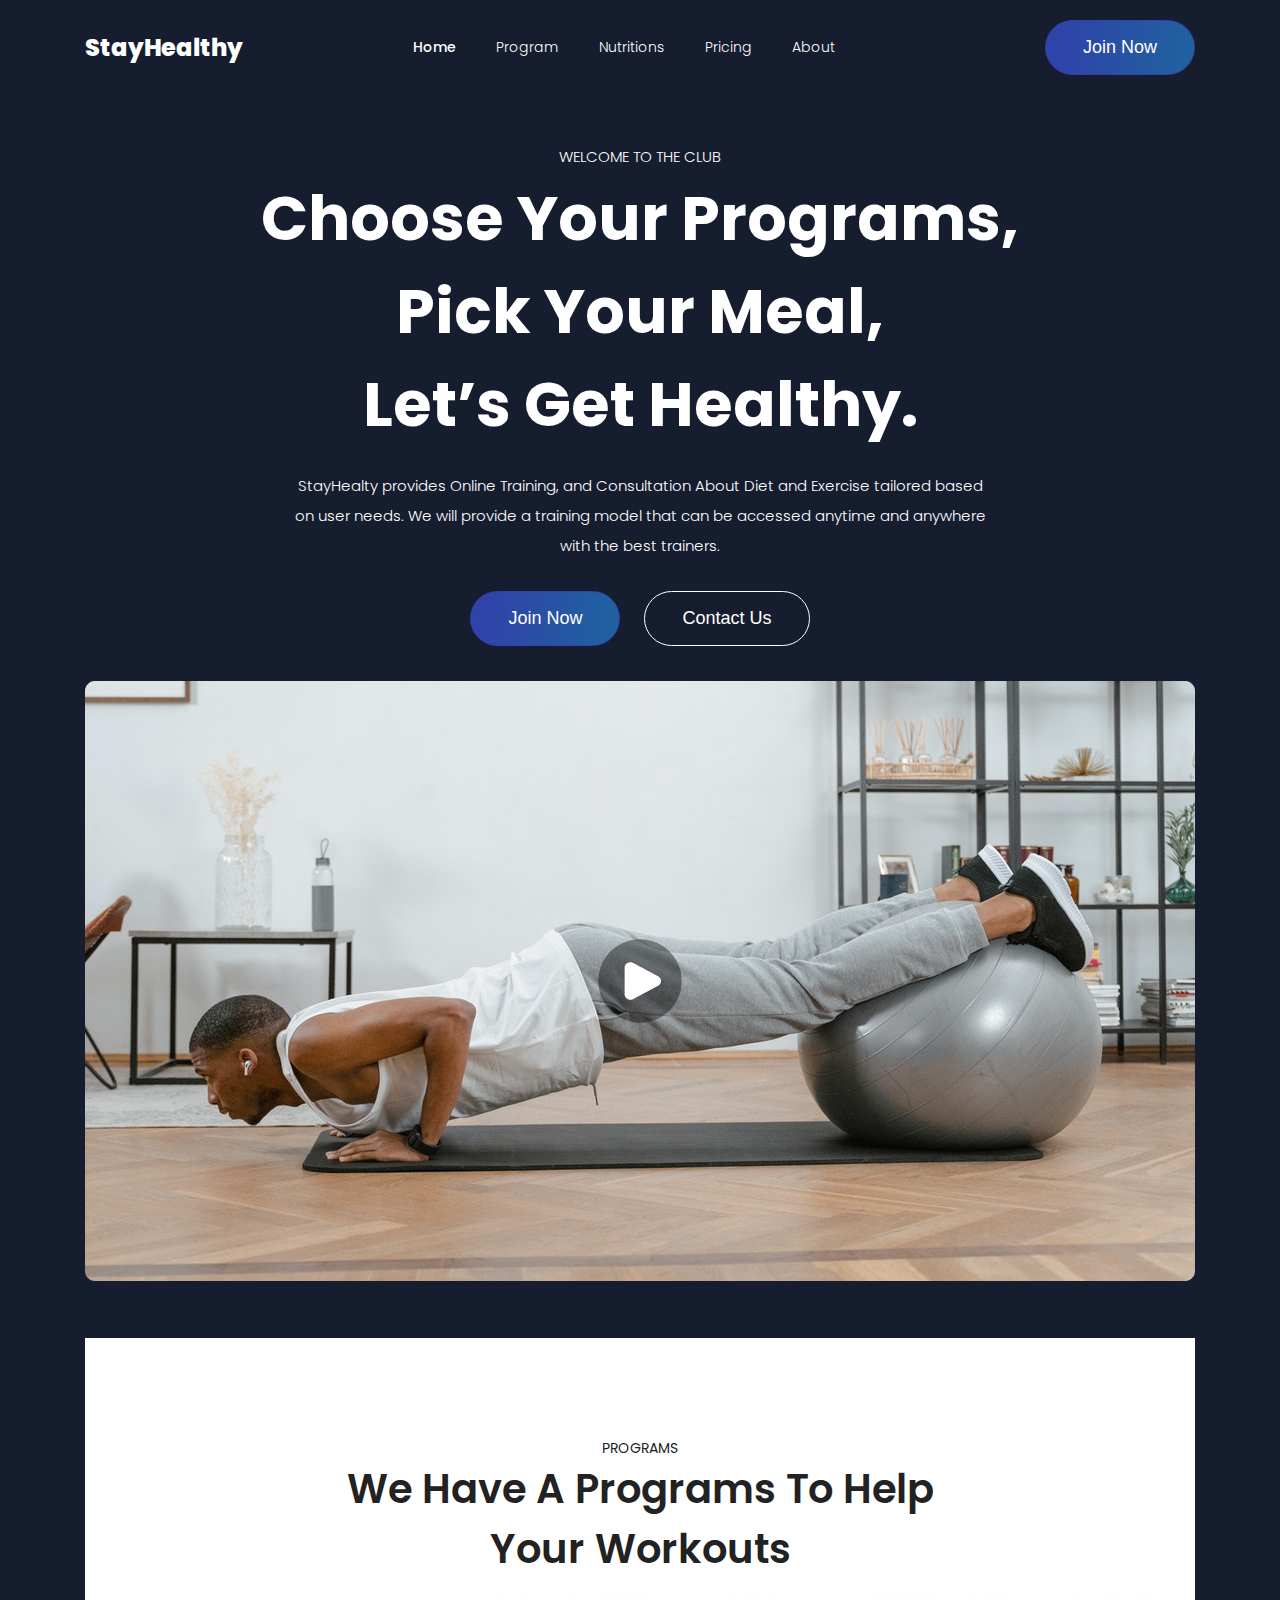
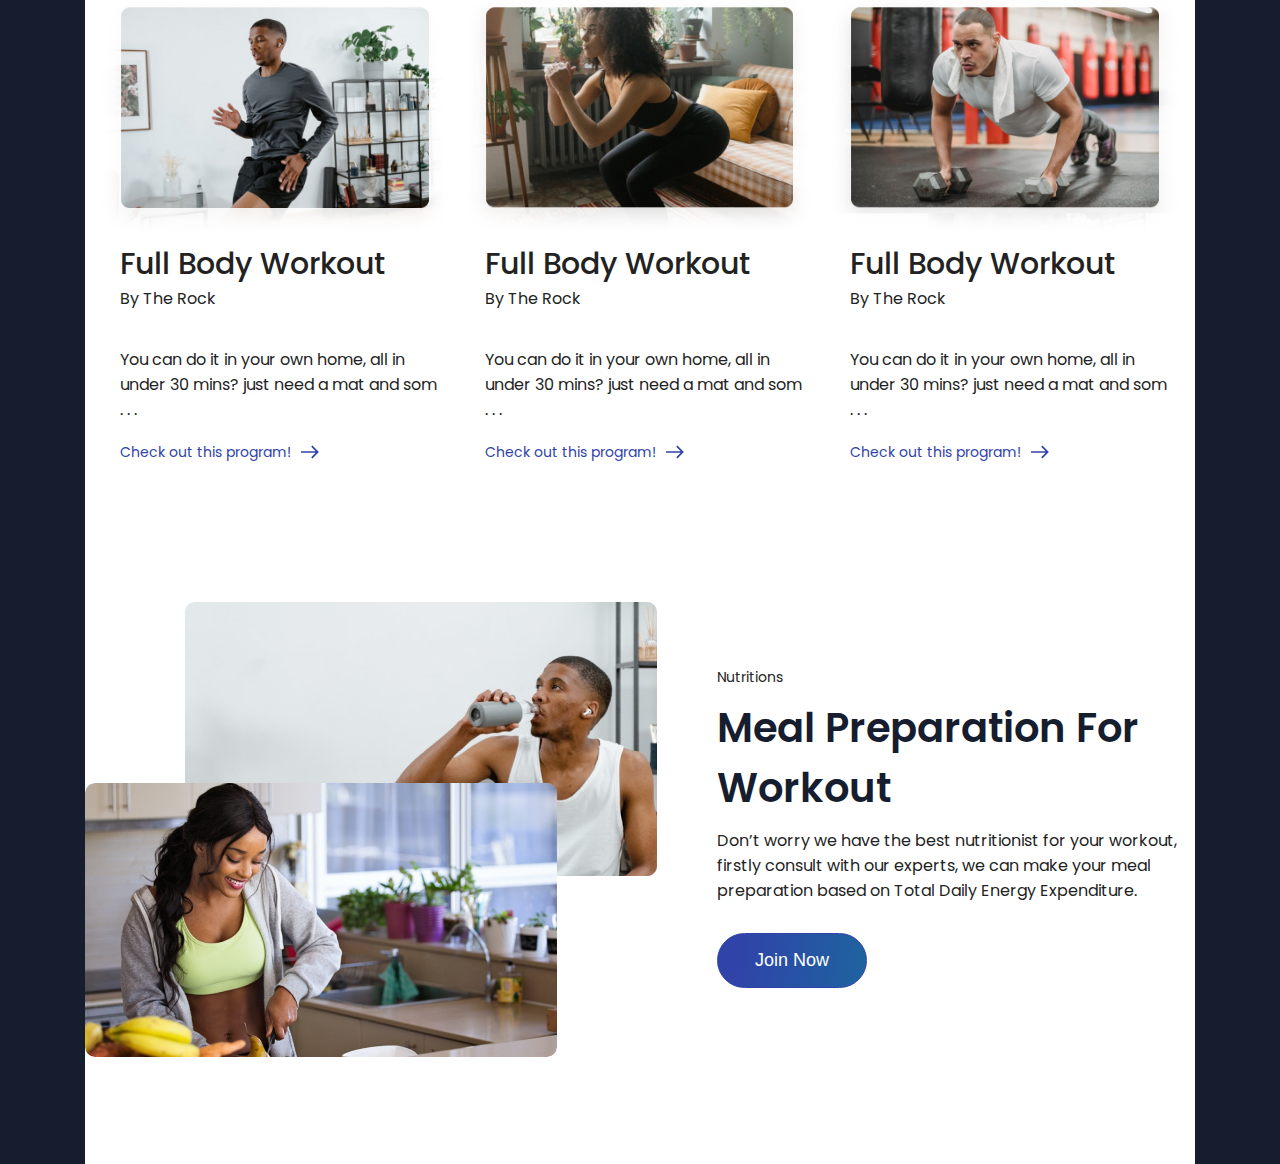
==== Layout/index.html @ 3c59d95d "commit3" ====
<!DOCTYPE html>
<html lang="en">
<head>
    <meta charset="UTF-8">
    <meta http-equiv="X-UA-Compatible" content="IE=edge">
    <meta name="viewport" content="width=device-width, initial-scale=1.0">
    <title>StayHealthy</title>
    <link rel="preconnect" href="https://fonts.googleapis.com">
    <link rel="preconnect" href="https://fonts.gstatic.com" crossorigin>
    <link
        href="https://fonts.googleapis.com/css2?family=Inter:wght@800&family=Lato:ital,wght@0,400;1,900&family=Poppins:wght@300;400;600;700;800&family=Roboto+Slab:wght@700&display=swap"
        rel="stylesheet">
    <link rel="stylesheet" href="./css/style.css">
</head>
<body>
<div class="container">
    <header class="header">
            <div class="logo"> StayHealthy</div>
            <nav class="nav">
                <ul>
                    <li class="header__list"><a href="#" class="header__Link first">Home</a></li>
                    <li class="header__list"><a href="#" class="header__Link">Program</a></li>
                    <li class="header__list"><a href="#" class="header__Link">Nutritions</a></li>
                    <li class="header__list"><a href="#" class="header__Link">Pricing</a></li>
                    <li class="header__list"><a href="#" class="header__Link">About</a></li>
                </ul>
            </nav>
            <div> 
                <button class="button">Join Now</button>
            </div>
    </header>
</div>

    <main>
        <div class="container"> 
            <!-- section 1-->
        <section class="section-1">
            <p class="section-1__text">WELCOME TO THE CLUB</p>
            <h1 class="section-1__title">Choose Your Programs, <br> Pick Your Meal,<br>Let’s Get Healthy.</h1>
            <div class="section-1__text_text2"> 
                <p class="section-1__text">StayHealty provides Online Training, and Consultation About Diet and 
                    Exercise tailored based on user needs. We will provide a training model 
                    that can be accessed anytime and anywhere with the best trainers.</p>
            </div>
            <div class="section-1__button">
                <button class="button">Join Now</button>
                <button class="button button1">Contact Us</button>
            </div>
        </section>
            <!-- section 2-->
        <section class="section-2">
            <img class="section-2__img" src="./image/video-Img.png" alt="video">
        </section>
        <section class="section-3">
            <p class="section-3__title">PROGRAMS</p>
            <h2 class="section-3__title-h2">We Have a programs to help your workouts</h2>
            <div class="section-3__cards">
                <div class="section-3__card">
                    <img src="./image/section3-1.jpg" alt="video" class="section-3__card_img">
                    <h3 class="section-3__card_title">Full Body Workout</h3>
                    <p class="section-3__card_text">By The Rock</p>
                    <p class="section-3__card_article">You can do it in 
                        your own home, all in under 30 mins? just need a mat and som . . .</p>
                    <div class="section-3__card_span">
                        <div class="span">Check out this program!</div>
                        <img src="./image/arrow-section3.svg" alt="arrow">
                    </div>
                </div>

                <div class="section-3__card">
                    <img src="./image/section3-2.jpg" alt="video" class="section-3__card_img">
                    <h3 class="section-3__card_title">Full Body Workout</h3>
                    <p class="section-3__card_text">By The Rock</p>
                    <p class="section-3__card_article">You can do it in
                        your own home, all in under 30 mins? just need a mat and som . . .</p>
                    <div class="section-3__card_span">
                        <div class="span">Check out this program!</div>
                        <img src="./image/arrow-section3.svg" alt="arrow">
                    </div>
                </div>

                <div class="section-3__card">
                    <img src="./image/section3-3.jpg" alt="" class="section-3__card_img">
                    <h3 class="section-3__card_title">Full Body Workout</h3>
                    <p class="section-3__card_text">By The Rock</p>
                    <p class="section-3__card_article">You can do it in
                        your own home, all in under 30 mins? just need a mat and som . . .</p>
                    <div class="section-3__card_span">
                        <div class="span">Check out this program!</div>
                        <img src="./image/arrow-section3.svg" alt="arrow">
                    </div>
                </div>
            </div>
        </section>
        <section class="section-4">
            <div class="section-4__person">
                    <img class="person1" src="./image/section4-2.jpg" alt="foto Person">
                    <img class="person2" src="./image/section4-3.jpg" alt="foto Person">
            </div>
            <div class="section-4__article">
                <div class="section-4__title-prod">Nutritions</div>
                <div class="section-4__title">Meal Preparation For Workout</div>
                <p class="section-4__text">Don’t worry we have the best 
                    nutritionist for your workout, firstly consult with our 
                    experts, we can make your meal
                    preparation based on Total Daily Energy Expenditure.</p>
                    <button class="button">Join Now</button>
            </div>
        </section>
    



        </div>
    </main>

    <footer></footer>
</body>
</html>
---- Layout/css/style.css ----
* {
    margin: 0;
    padding: 0;
    box-sizing: border-box;
}
body {
    background: #161D2F;
    font-family: 'Poppins', sans-serif;
    color: #fff;
}
.container {
    max-width: 1110px;
    margin: 0 auto;
}
.header {
    display: flex;
    justify-content: space-between;
    align-items: center;
    margin-top: 20px;
}
.nav ul {
    display: flex;
}
.header__list {
    font-weight: 300;
    font-size: 14px;
    line-height: 21px;
    margin-right: 40px;
    list-style: none;
}
.header__Link {
    color: white;
    text-decoration: none;
}
.first {
    font-weight: 500;
}
.logo {
    font-weight: 800;
    font-size: 24px;
    line-height: 36px;
}
.button {
    background: linear-gradient(97.1deg, #3043A9 11.99%, #1F629F 96.6%);
    border-radius: 28px;
    padding: 13px 37px;
    font-weight: 500;
    font-size: 18px;
    line-height: 27px;
    text-align: center;
    color: #FFFFFF;
    border: 1px solid #3043A9;
}
.section-1 {
    margin-top: 67px;
    text-align: center;
}
.section-1__text {
    font-weight: 300;
    font-size: 15px;
    line-height: 30px;

}
.section-1__title {
    font-weight: bold;
    font-size: 62px;
    line-height: 150%;
    text-align: center;
    margin-bottom: 20px;
}
.section-1__text_text2 {
    margin-bottom: 30px;
    max-width: 700px;
    margin: 0 auto;
    margin-bottom: 30px;
}
.button1 {
    background: #161D2F;
    border: 1px solid #ffff;
    margin-left: 20px;
}
.section-2 {
    margin-top: 35px;
    margin-bottom: 50px;
    background: #161D2F;
}
.section-2__img {
    height: 600px;
}
.section-3 {
    background: #fff;
    color: #222222;
}
.section-3__cards {
    display: flex;
    justify-content: space-between;
    align-items: center;
    padding: 15px;
    padding-bottom: 100px;
}
.section-3__card_img {
    width: 350px;
    height: 240px;
}
.section-3__title {
    font-weight: normal;
    font-size: 14px;
    line-height: 21px;
    text-align: center;
    padding-top: 100px;
}
.section-3__title-h2 {
    margin-bottom: 30px;
    margin-top: 10px;
    font-weight: 600;
    font-size: 40px;
    line-height: 150%;
    text-align: center;
    text-transform: capitalize;
    max-width: 590px;
    margin: auto;
}

.section-3__card_title {
    font-weight: 500;
    font-size: 30px;
    line-height: 45px;
    margin-left: 20px;
}
.section-3__card_text {
    margin-left: 20px;
}
.section-3__card_article {
    margin-top: 36px;
    margin-bottom: 20px;
    margin-left: 20px;
    max-width: 323px;
}
.section-3__card_span {
    display: flex;
}
.span {
    font-weight: normal;
    font-size: 14px;
    line-height: 20px;
    font-feature-settings: 'salt' on, 'liga' off;
    color: #3043A9;
    margin-right: 10px;
    margin-left: 20px;
}
.section-4 {
    display: flex;
    background: #fff;
}
.section-4__person {
    margin-top: 100px;
    margin-bottom: 100px;
}
.person1 {
    margin-left: 100px;
    z-index: 1;
    margin-top: -60px;
}
.person2 {
    margin-top: -100px;
    z-index: 5;
    border-radius: 10px;
}
.section-4__article {
    margin-left: 60px;
    margin-top: 105px;
    color: #222222;
}
.section-4__title-prod {
    font-size: 14px;
    line-height: 21px;
}
.section-4__title {
    margin-top: 10px;
    margin-bottom: 10px;
    font-weight: 600;
    font-size: 40px;
    line-height: 150%;
    text-transform: capitalize;
    color: #161D2F;
}
.section-4__text {
    margin-bottom: 30px;
}
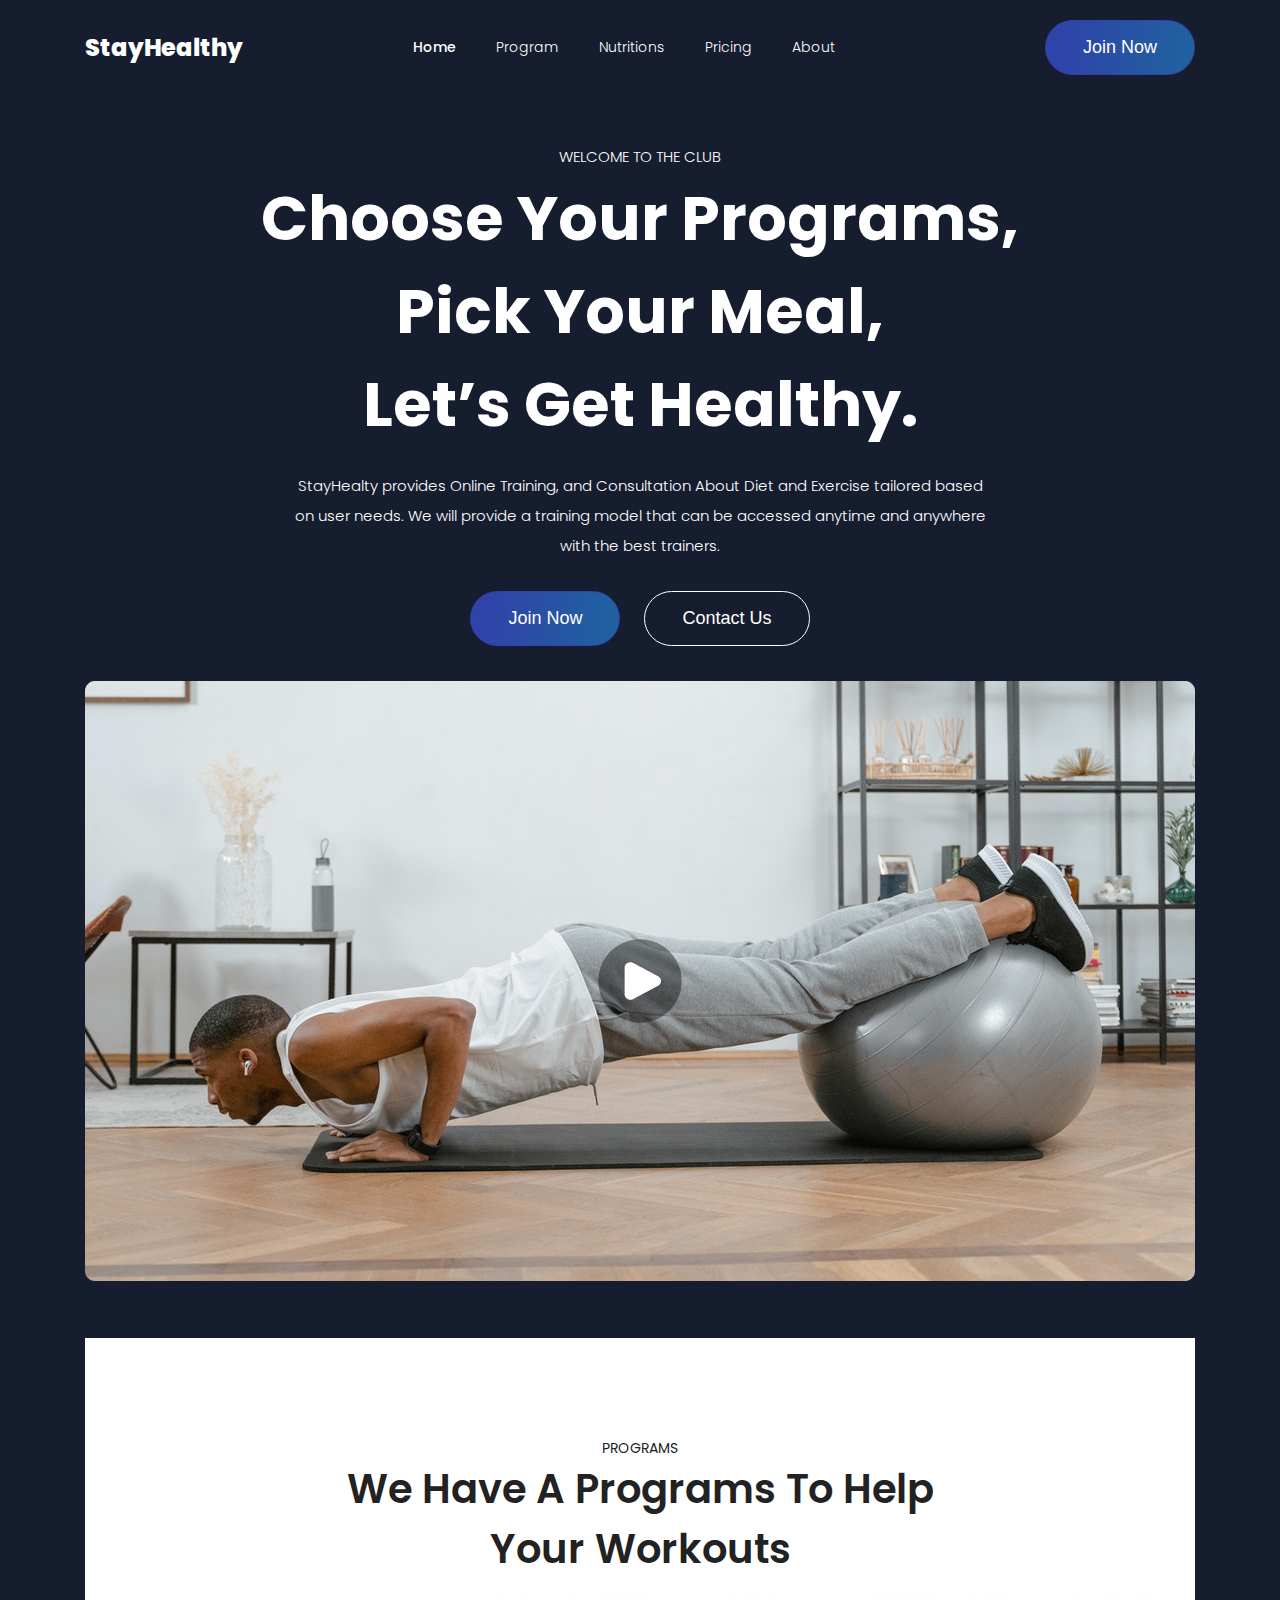
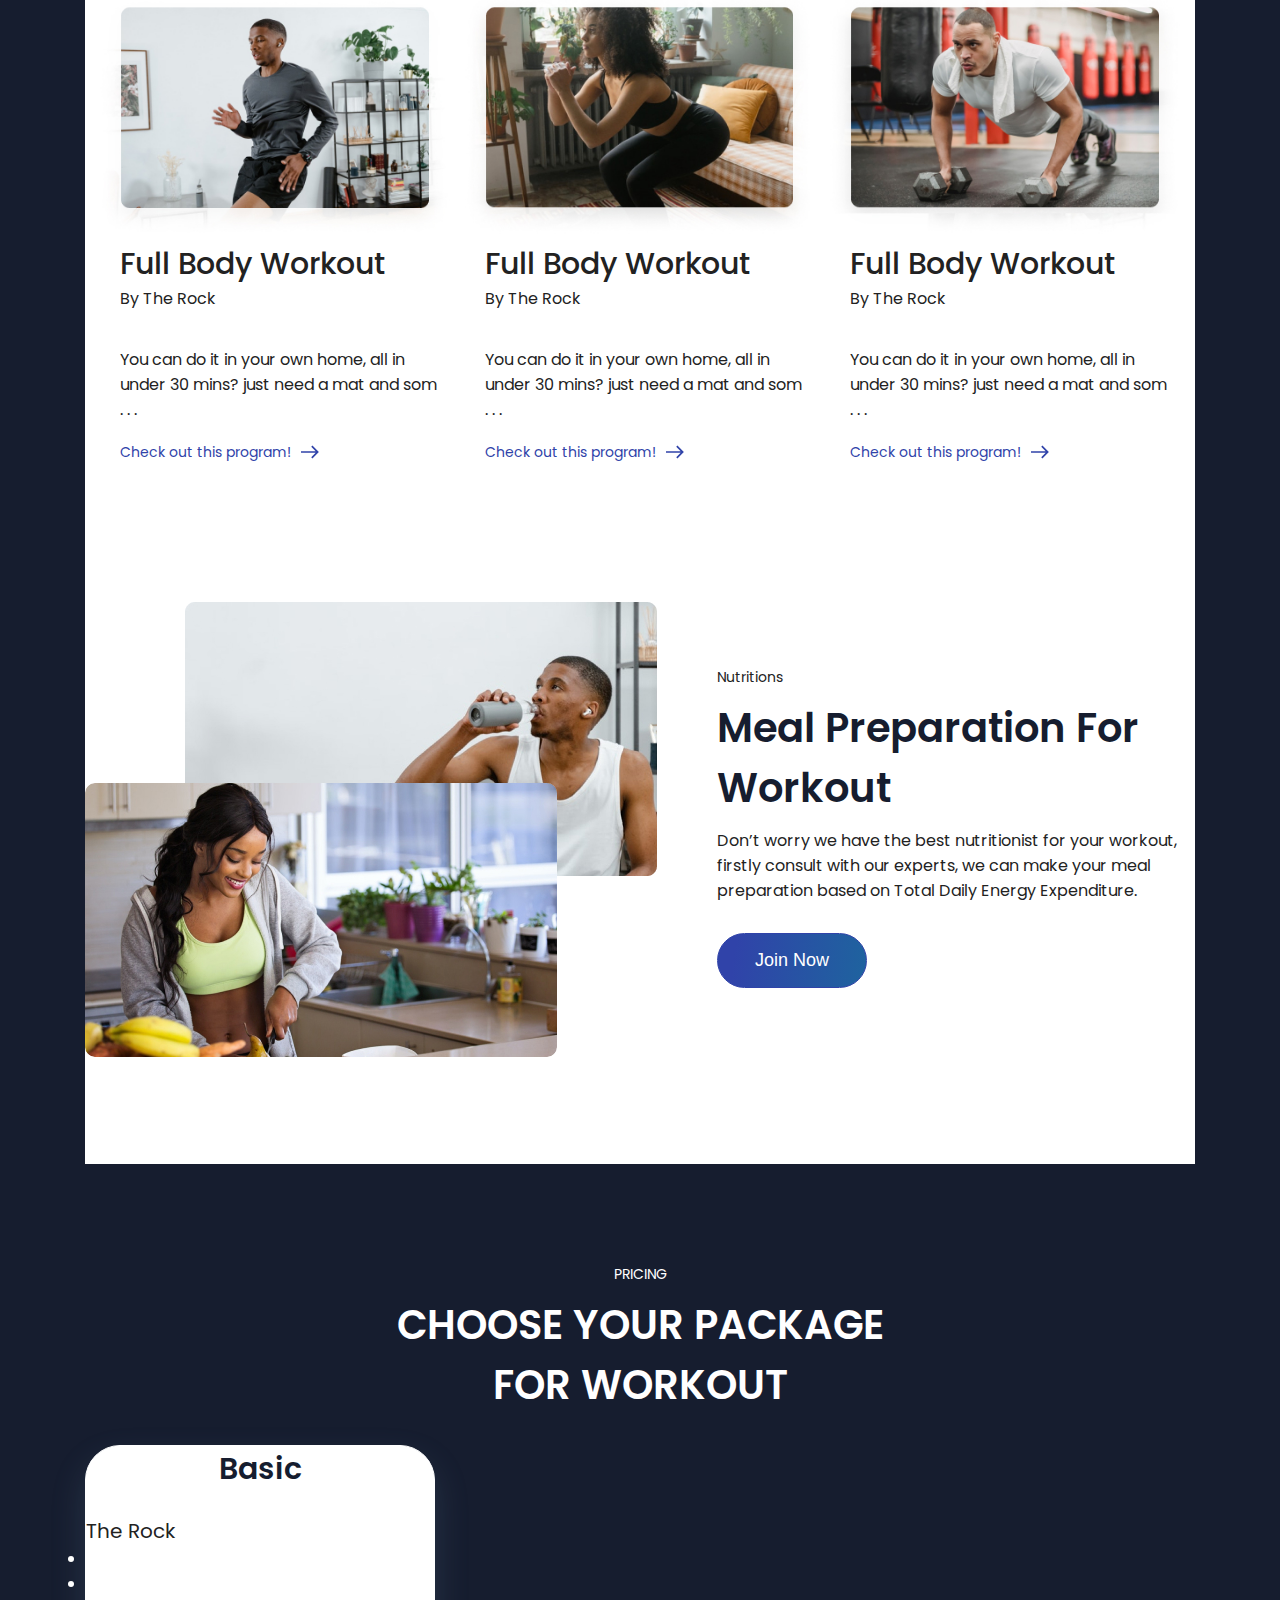
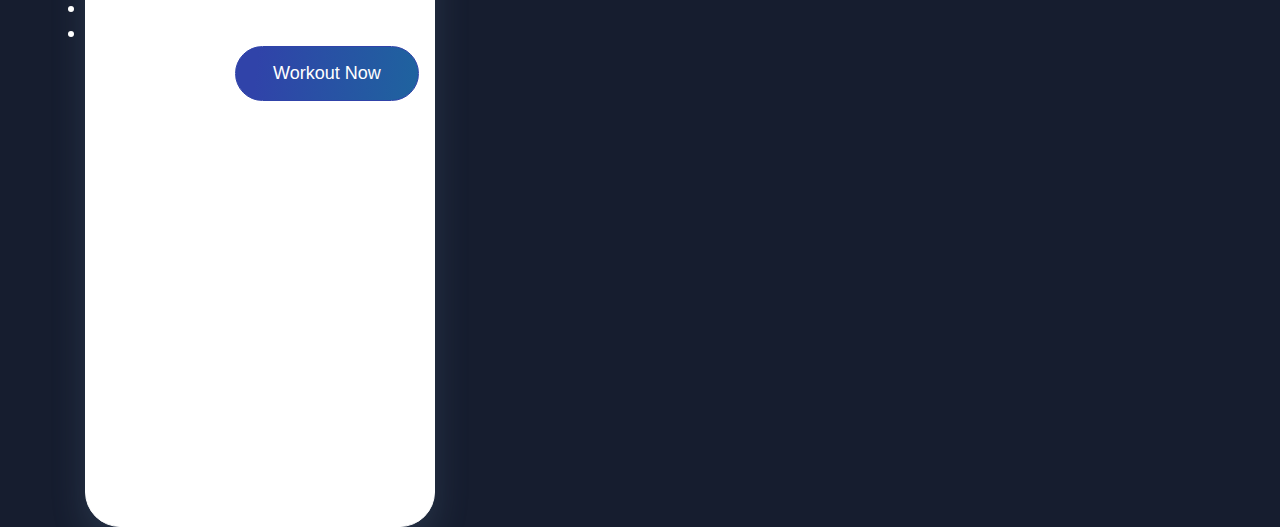
==== commit c55da09b: "commit4" ====
--- a/Layout/index.html
+++ b/Layout/index.html
@@ -107,6 +107,25 @@
                     <button class="button">Join Now</button>
             </div>
         </section>
+        <section class="section-5">
+            <p class="section-5__text">PRICING</p>
+            <h2 class="section-5__title">CHOOSE YOUR PACKAGE <br> FOR WORKOUT</h2>
+            <div class="section-5__cards">
+                <div class="section-5__card">
+                    <h3 class="section-5__card_title">Basic</h3>
+                    <img src="./image/section-5-1.jpg" alt="" class="section-5__card_img">
+                    <p class="section-5__card_text">The Rock</p>
+                    <ul class="section-5__card_list">
+                        <li class="section-5__card_punkt">3 Times A Week</li>
+                        <li class="section-5__card_punkt">Full Zoom</li>
+                        <li class="section-5__card_punkt">PDF Module</li>
+                        <li class="section-5__card_punkt">Meal Preparation</li>
+                    </ul>
+                    <span class="section-5__card_span">Rp500.000/month</span>
+                    <button class="button">Workout Now</button>
+                </div>
+            </div>
+        </section>
     
 
 
--- a/Layout/css/style.css
+++ b/Layout/css/style.css
@@ -186,4 +186,44 @@
 }
 .section-4__text {
     margin-bottom: 30px;
+}
+.section-5__text {
+    font-size: 14px;
+    line-height: 21px;
+    margin-top: 100px;
+    margin-bottom: 10px;
+    text-align: center;
+}
+.section-5__title {
+    font-weight: 600;
+    font-size: 40px;
+    text-align: center;
+    justify-content: center;
+    line-height: 150%;
+    margin-bottom: 30px;
+}
+.section-5__cards {
+    display: flex;
+}
+.section-5__card {
+    width: 350px;
+    height: 682px;
+    background: #FFFFFF;
+    border: 1px solid #FFFFFF;
+    box-sizing: border-box;
+    box-shadow: 0px 16px 35px rgba(112, 144, 176, 0.2);
+    border-radius: 35px;
+}
+.section-5__card_title {
+    font-weight: 600;
+    font-size: 30px;
+    line-height: 45px;
+    text-align: center;
+    color:#161D2F;
+}
+.section-5__card_text {
+    font-weight: normal;
+    font-size: 20px;
+    line-height: 150%;
+    color: #222222;
 }